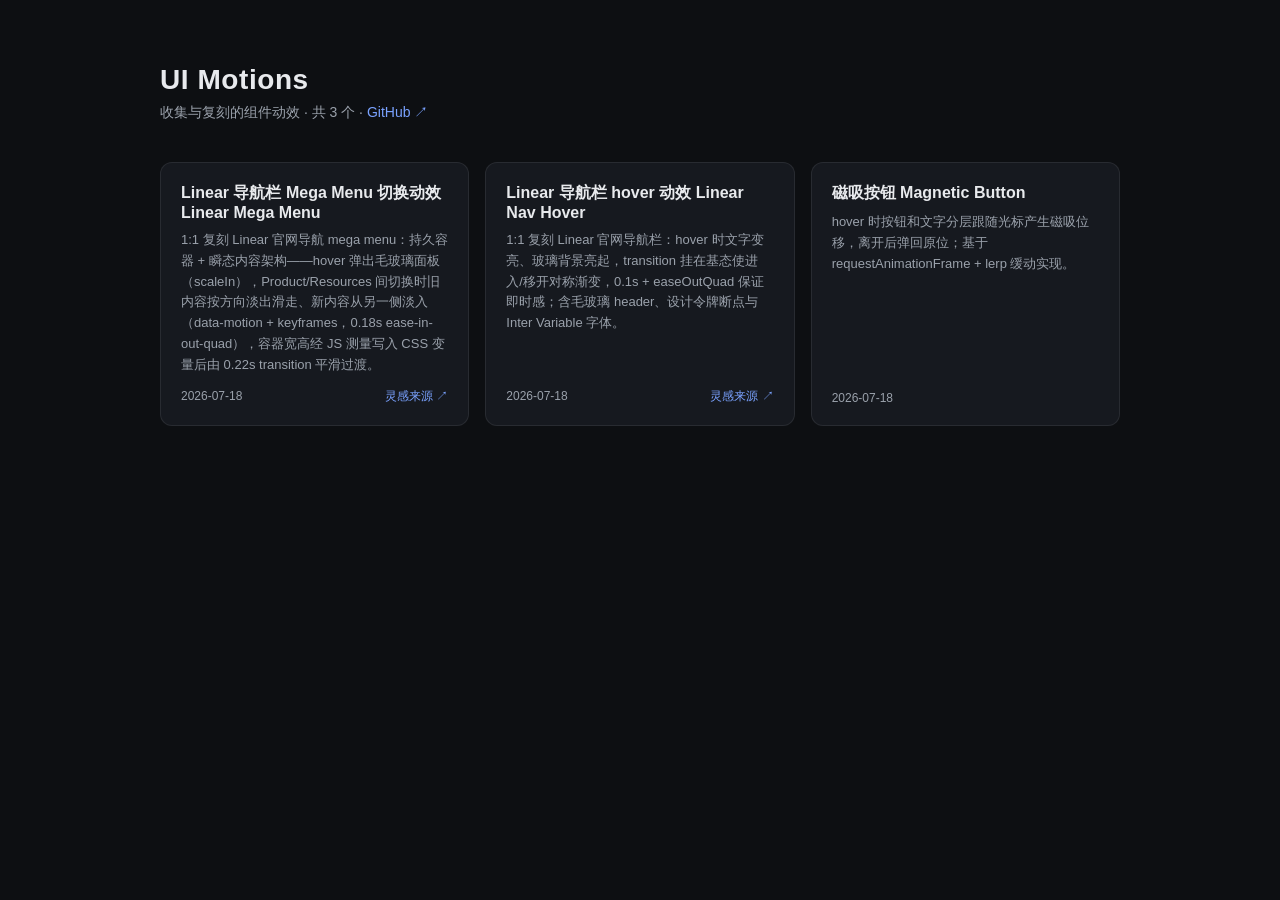
==== index.html @ 8bafcfe2 "chore: rebuild index" ====
<!doctype html>
<html lang="zh-CN">
<head>
<meta charset="utf-8">
<meta name="viewport" content="width=device-width, initial-scale=1">
<title>UI Motions</title>
<meta name="description" content="我收集与复刻的 UI 组件动效，每个动效都是一个自包含的 HTML 页面。">
<style>
  :root {
    --bg: #0d0f12;
    --card: #16191f;
    --card-hover: #1c2027;
    --border: rgba(255, 255, 255, 0.08);
    --fg: #e8eaed;
    --muted: #9aa1ab;
    --accent: #7aa2ff;
  }
  * { box-sizing: border-box; margin: 0; }
  body {
    background: var(--bg);
    color: var(--fg);
    font-family: -apple-system, BlinkMacSystemFont, "Segoe UI", "PingFang SC",
      "Hiragino Sans GB", "Microsoft YaHei", sans-serif;
    min-height: 100vh;
    padding: 64px 24px;
  }
  main { max-width: 960px; margin: 0 auto; }
  header.page { margin-bottom: 40px; }
  header.page h1 { font-size: 28px; letter-spacing: 0.02em; }
  header.page p { color: var(--muted); margin-top: 8px; font-size: 14px; }
  .grid {
    display: grid;
    grid-template-columns: repeat(auto-fill, minmax(280px, 1fr));
    gap: 16px;
  }
  .card {
    background: var(--card);
    border: 1px solid var(--border);
    border-radius: 12px;
    padding: 20px;
    display: flex;
    flex-direction: column;
    gap: 12px;
    transition: background 0.2s ease, transform 0.2s ease;
  }
  .card:hover { background: var(--card-hover); transform: translateY(-2px); }
  .card-link { text-decoration: none; color: inherit; flex: 1; }
  .card h2 { font-size: 16px; font-weight: 600; }
  .desc { color: var(--muted); font-size: 13px; line-height: 1.6; margin-top: 8px; }
  .card footer {
    display: flex;
    justify-content: space-between;
    align-items: center;
    font-size: 12px;
    color: var(--muted);
  }
  .source { color: var(--accent); text-decoration: none; }
  .source:hover { text-decoration: underline; }
  .empty { color: var(--muted); }
</style>
</head>
<body>
  <main>
    <header class="page">
      <h1>UI Motions</h1>
      <p>收集与复刻的组件动效 · 共 3 个 · <a class="source" href="https://github.com/yuanzhixiang/ui-motions">GitHub ↗</a></p>
    </header>
    <div class="grid">
      <article class="card">
        <a class="card-link" href="linear-mega-menu.html">
          <h2>Linear 导航栏 Mega Menu 切换动效 Linear Mega Menu</h2>
          <p class="desc">1:1 复刻 Linear 官网导航 mega menu：持久容器 + 瞬态内容架构——hover 弹出毛玻璃面板（scaleIn），Product/Resources 间切换时旧内容按方向淡出滑走、新内容从另一侧淡入（data-motion + keyframes，0.18s ease-in-out-quad），容器宽高经 JS 测量写入 CSS 变量后由 0.22s transition 平滑过渡。</p>
        </a>
        <footer>
          <time>2026-07-18</time>
          <a class="source" href="https://linear.app" target="_blank" rel="noopener">灵感来源 ↗</a>
        </footer>
      </article>
      <article class="card">
        <a class="card-link" href="linear-nav-hover.html">
          <h2>Linear 导航栏 hover 动效 Linear Nav Hover</h2>
          <p class="desc">1:1 复刻 Linear 官网导航栏：hover 时文字变亮、玻璃背景亮起，transition 挂在基态使进入/移开对称渐变，0.1s + easeOutQuad 保证即时感；含毛玻璃 header、设计令牌断点与 Inter Variable 字体。</p>
        </a>
        <footer>
          <time>2026-07-18</time>
          <a class="source" href="https://linear.app" target="_blank" rel="noopener">灵感来源 ↗</a>
        </footer>
      </article>
      <article class="card">
        <a class="card-link" href="magnetic-button.html">
          <h2>磁吸按钮 Magnetic Button</h2>
          <p class="desc">hover 时按钮和文字分层跟随光标产生磁吸位移，离开后弹回原位；基于 requestAnimationFrame + lerp 缓动实现。</p>
        </a>
        <footer>
          <time>2026-07-18</time>
          
        </footer>
      </article>
    </div>
  </main>
</body>
</html>
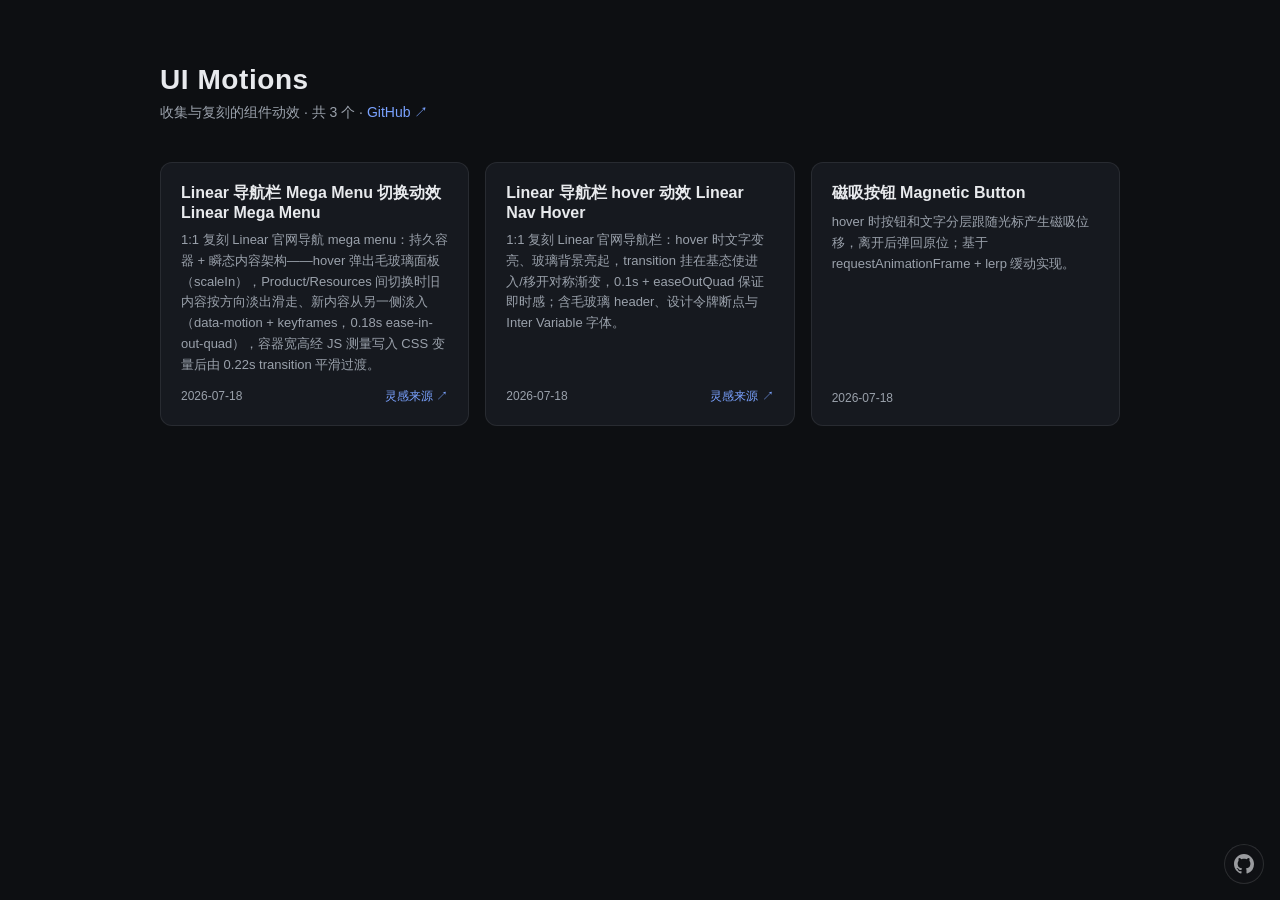
==== commit c2f70fef: "chore: rebuild index" ====
--- a/index.html
+++ b/index.html
@@ -98,5 +98,6 @@
       </article>
     </div>
   </main>
+<a id="ui-motions-source-link" href="https://github.com/yuanzhixiang/ui-motions" target="_blank" rel="noopener" aria-label="在 GitHub 查看源码" title="在 GitHub 查看源码" style="position:fixed;right:16px;bottom:16px;z-index:2147483647;display:flex;align-items:center;justify-content:center;width:40px;height:40px;border-radius:50%;background:rgba(20,22,26,.72);border:1px solid rgba(255,255,255,.18);backdrop-filter:blur(8px);-webkit-backdrop-filter:blur(8px);opacity:.65;transition:opacity .2s ease,transform .2s ease" onmouseover="this.style.opacity=1;this.style.transform='scale(1.08)'" onmouseout="this.style.opacity=.65;this.style.transform='scale(1)'"><svg width="20" height="20" viewBox="0 0 16 16" fill="#e8eaed" aria-hidden="true"><path d="M8 0C3.58 0 0 3.58 0 8c0 3.54 2.29 6.53 5.47 7.59.4.07.55-.17.55-.38 0-.19-.01-.82-.01-1.49-2.01.37-2.53-.49-2.69-.94-.09-.23-.48-.94-.82-1.13-.28-.15-.68-.52-.01-.53.63-.01 1.08.58 1.23.82.72 1.21 1.87.87 2.33.66.07-.52.28-.87.51-1.07-1.78-.2-3.64-.89-3.64-3.95 0-.87.31-1.59.82-2.15-.08-.2-.36-1.02.08-2.12 0 0 .67-.21 2.2.82.64-.18 1.32-.27 2-.27s1.36.09 2 .27c1.53-1.04 2.2-.82 2.2-.82.44 1.1.16 1.92.08 2.12.51.56.82 1.27.82 2.15 0 3.07-1.87 3.75-3.65 3.95.29.25.54.73.54 1.48 0 1.07-.01 1.93-.01 2.2 0 .21.15.46.55.38A8.01 8.01 0 0 0 16 8c0-4.42-3.58-8-8-8Z"/></svg></a>
 </body>
 </html>
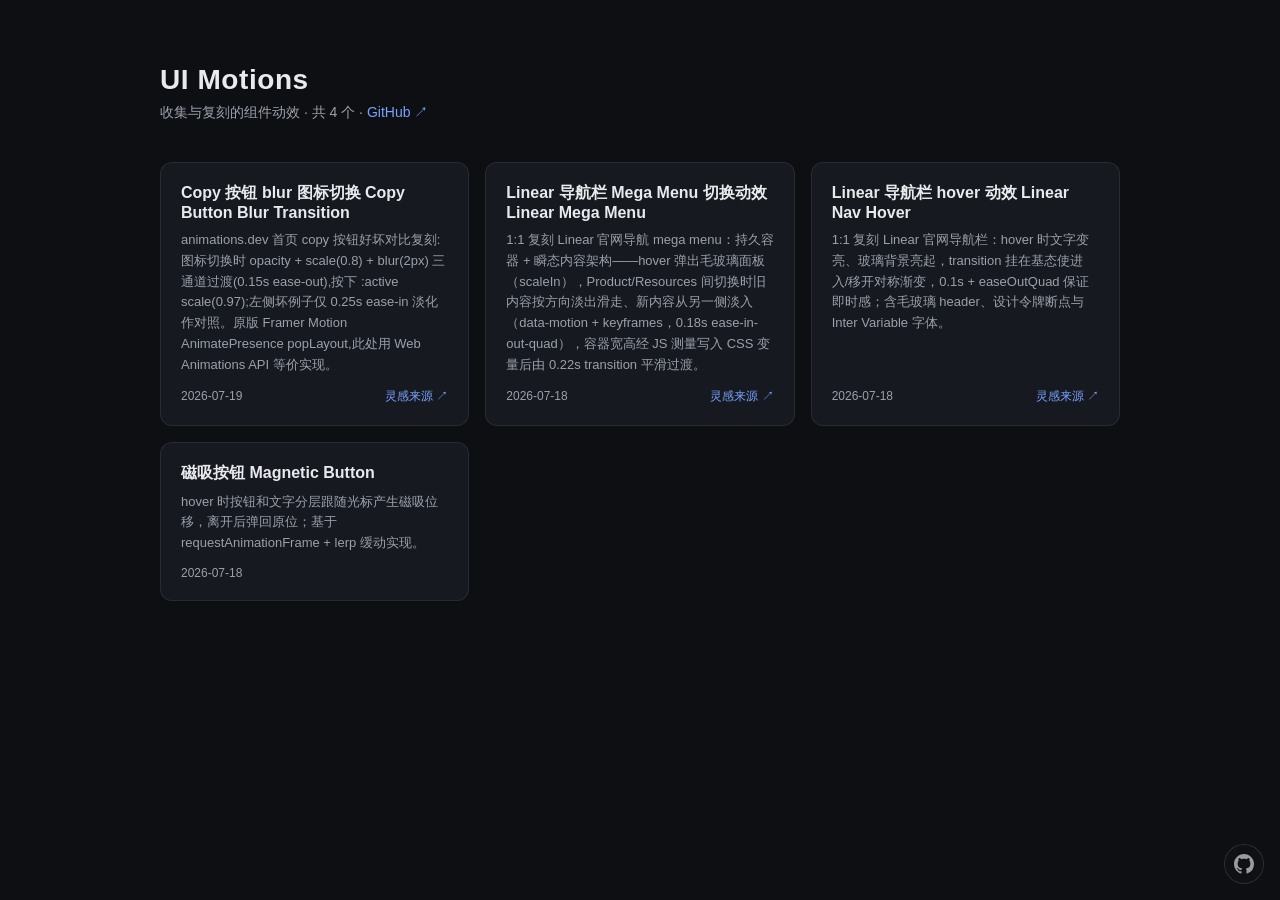
==== commit 97d90e4d: "chore: rebuild index" ====
--- a/index.html
+++ b/index.html
@@ -63,9 +63,19 @@
   <main>
     <header class="page">
       <h1>UI Motions</h1>
-      <p>收集与复刻的组件动效 · 共 3 个 · <a class="source" href="https://github.com/yuanzhixiang/ui-motions">GitHub ↗</a></p>
+      <p>收集与复刻的组件动效 · 共 4 个 · <a class="source" href="https://github.com/yuanzhixiang/ui-motions">GitHub ↗</a></p>
     </header>
     <div class="grid">
+      <article class="card">
+        <a class="card-link" href="copy-button-blur-transition.html">
+          <h2>Copy 按钮 blur 图标切换 Copy Button Blur Transition</h2>
+          <p class="desc">animations.dev 首页 copy 按钮好坏对比复刻:图标切换时 opacity + scale(0.8) + blur(2px) 三通道过渡(0.15s ease-out),按下 :active scale(0.97);左侧坏例子仅 0.25s ease-in 淡化作对照。原版 Framer Motion AnimatePresence popLayout,此处用 Web Animations API 等价实现。</p>
+        </a>
+        <footer>
+          <time>2026-07-19</time>
+          <a class="source" href="https://animations.dev/" target="_blank" rel="noopener">灵感来源 ↗</a>
+        </footer>
+      </article>
       <article class="card">
         <a class="card-link" href="linear-mega-menu.html">
           <h2>Linear 导航栏 Mega Menu 切换动效 Linear Mega Menu</h2>
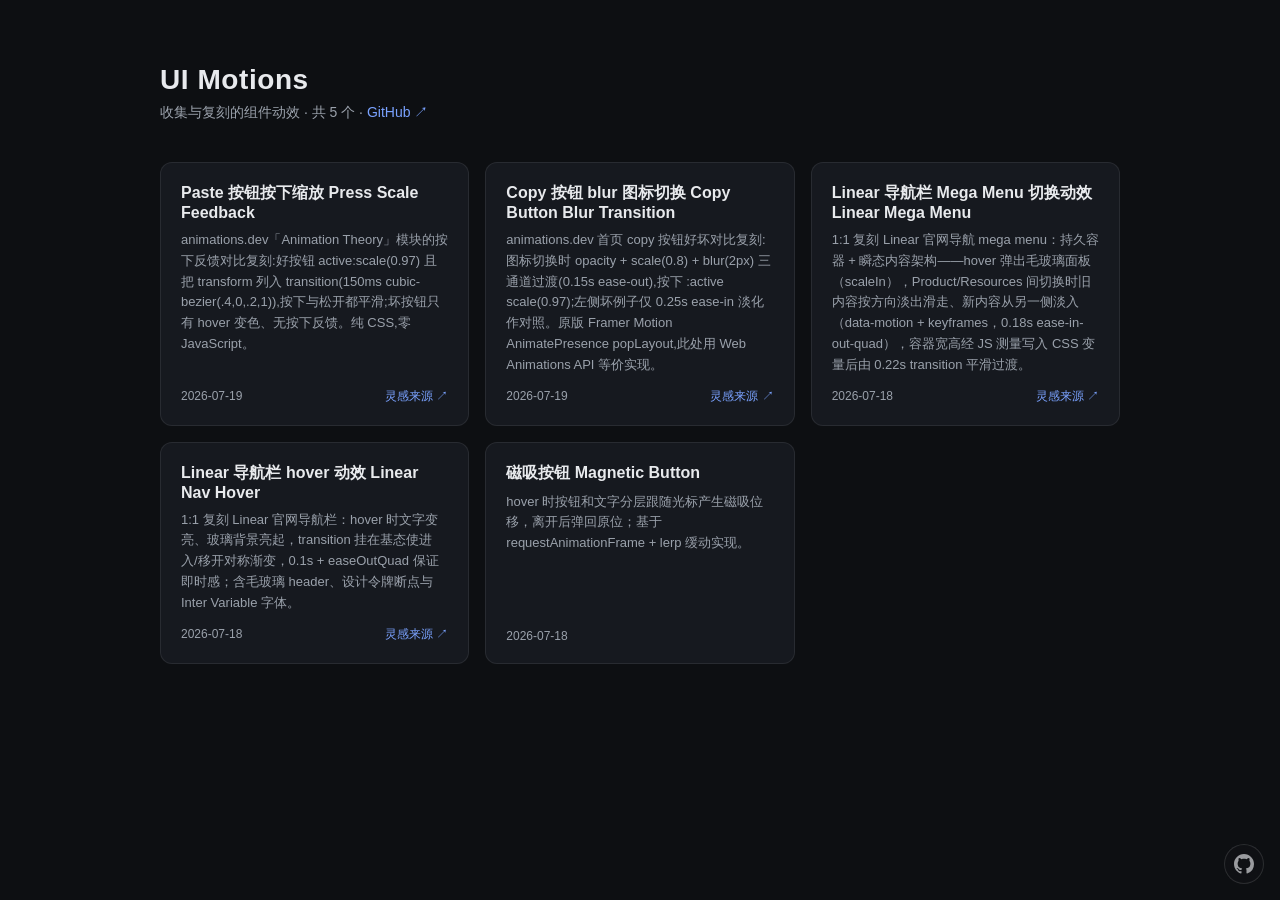
==== commit 3ce8fceb: "chore: rebuild index" ====
--- a/index.html
+++ b/index.html
@@ -63,9 +63,19 @@
   <main>
     <header class="page">
       <h1>UI Motions</h1>
-      <p>收集与复刻的组件动效 · 共 4 个 · <a class="source" href="https://github.com/yuanzhixiang/ui-motions">GitHub ↗</a></p>
+      <p>收集与复刻的组件动效 · 共 5 个 · <a class="source" href="https://github.com/yuanzhixiang/ui-motions">GitHub ↗</a></p>
     </header>
     <div class="grid">
+      <article class="card">
+        <a class="card-link" href="button-press-scale-feedback.html">
+          <h2>Paste 按钮按下缩放 Press Scale Feedback</h2>
+          <p class="desc">animations.dev「Animation Theory」模块的按下反馈对比复刻:好按钮 active:scale(0.97) 且把 transform 列入 transition(150ms cubic-bezier(.4,0,.2,1)),按下与松开都平滑;坏按钮只有 hover 变色、无按下反馈。纯 CSS,零 JavaScript。</p>
+        </a>
+        <footer>
+          <time>2026-07-19</time>
+          <a class="source" href="https://animations.dev/" target="_blank" rel="noopener">灵感来源 ↗</a>
+        </footer>
+      </article>
       <article class="card">
         <a class="card-link" href="copy-button-blur-transition.html">
           <h2>Copy 按钮 blur 图标切换 Copy Button Blur Transition</h2>
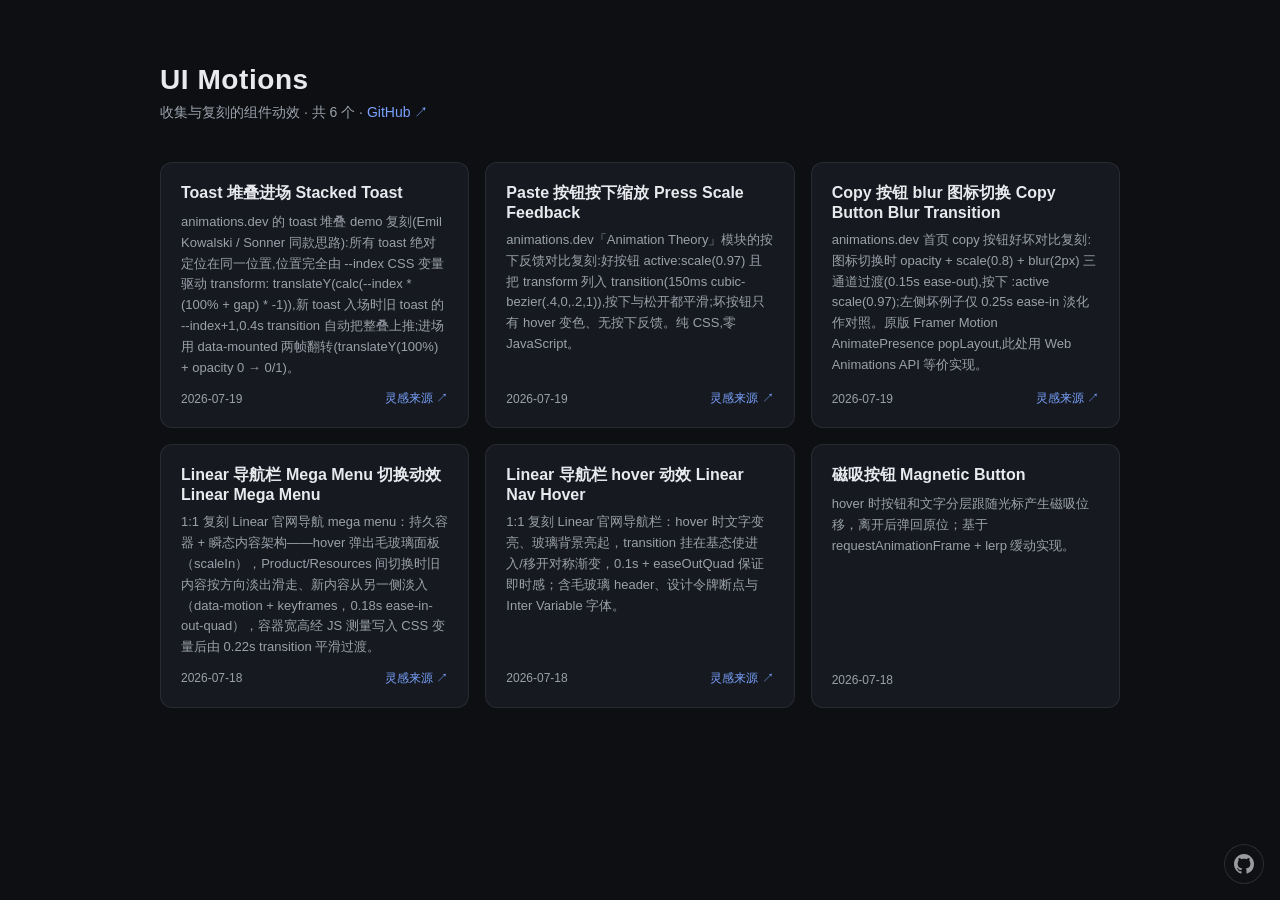
==== commit 7d9f29ac: "chore: rebuild index" ====
--- a/index.html
+++ b/index.html
@@ -63,9 +63,19 @@
   <main>
     <header class="page">
       <h1>UI Motions</h1>
-      <p>收集与复刻的组件动效 · 共 5 个 · <a class="source" href="https://github.com/yuanzhixiang/ui-motions">GitHub ↗</a></p>
+      <p>收集与复刻的组件动效 · 共 6 个 · <a class="source" href="https://github.com/yuanzhixiang/ui-motions">GitHub ↗</a></p>
     </header>
     <div class="grid">
+      <article class="card">
+        <a class="card-link" href="stacked-toast.html">
+          <h2>Toast 堆叠进场 Stacked Toast</h2>
+          <p class="desc">animations.dev 的 toast 堆叠 demo 复刻(Emil Kowalski / Sonner 同款思路):所有 toast 绝对定位在同一位置,位置完全由 --index CSS 变量驱动 transform: translateY(calc(--index * (100% + gap) * -1)),新 toast 入场时旧 toast 的 --index+1,0.4s transition 自动把整叠上推;进场用 data-mounted 两帧翻转(translateY(100%) + opacity 0 → 0/1)。</p>
+        </a>
+        <footer>
+          <time>2026-07-19</time>
+          <a class="source" href="https://animations.dev/" target="_blank" rel="noopener">灵感来源 ↗</a>
+        </footer>
+      </article>
       <article class="card">
         <a class="card-link" href="button-press-scale-feedback.html">
           <h2>Paste 按钮按下缩放 Press Scale Feedback</h2>
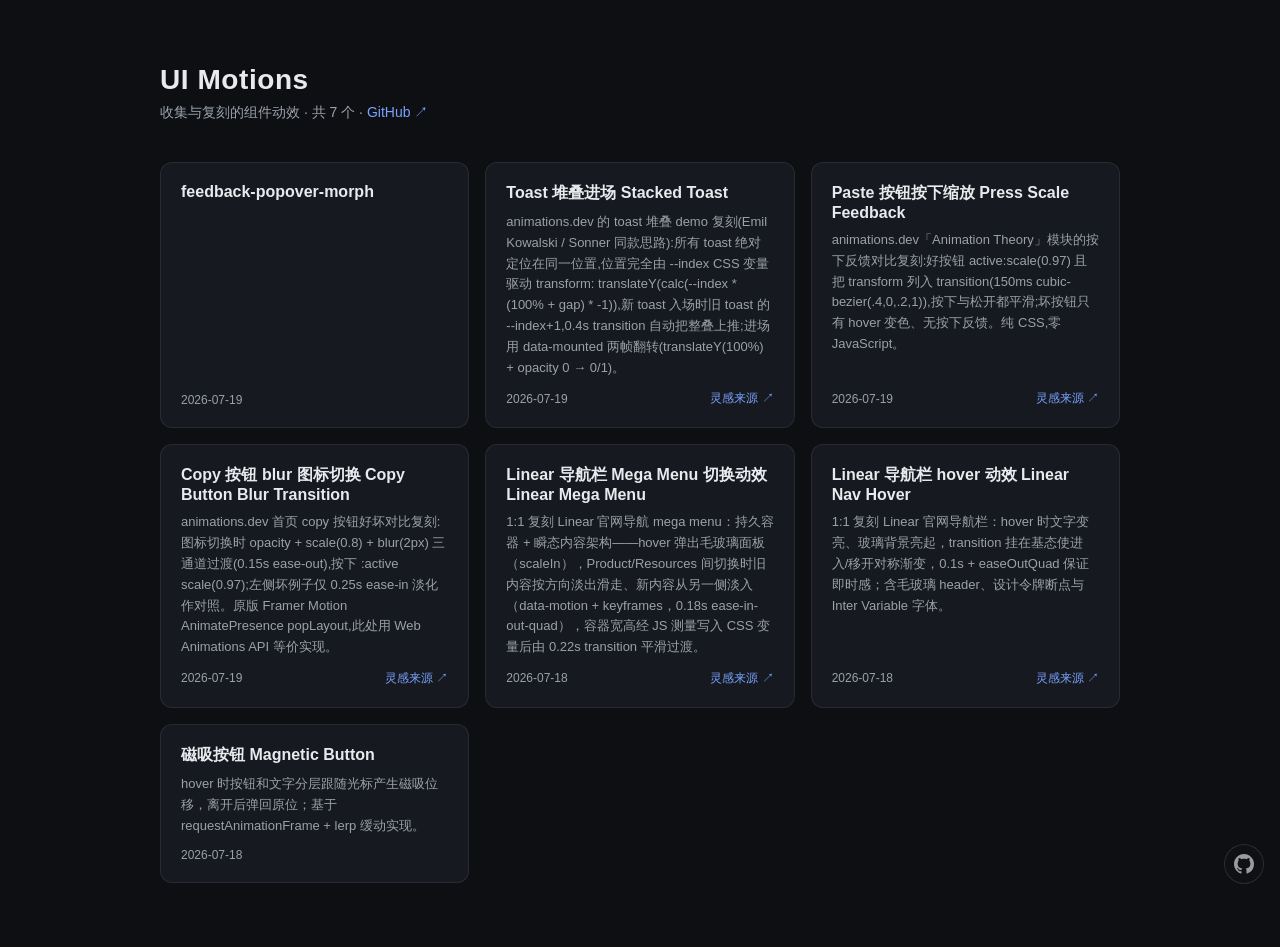
==== commit b3485392: "chore: rebuild index" ====
--- a/index.html
+++ b/index.html
@@ -63,9 +63,19 @@
   <main>
     <header class="page">
       <h1>UI Motions</h1>
-      <p>收集与复刻的组件动效 · 共 6 个 · <a class="source" href="https://github.com/yuanzhixiang/ui-motions">GitHub ↗</a></p>
+      <p>收集与复刻的组件动效 · 共 7 个 · <a class="source" href="https://github.com/yuanzhixiang/ui-motions">GitHub ↗</a></p>
     </header>
     <div class="grid">
+      <article class="card">
+        <a class="card-link" href="feedback-popover-morph.html">
+          <h2>feedback-popover-morph</h2>
+          
+        </a>
+        <footer>
+          <time>2026-07-19</time>
+          
+        </footer>
+      </article>
       <article class="card">
         <a class="card-link" href="stacked-toast.html">
           <h2>Toast 堆叠进场 Stacked Toast</h2>
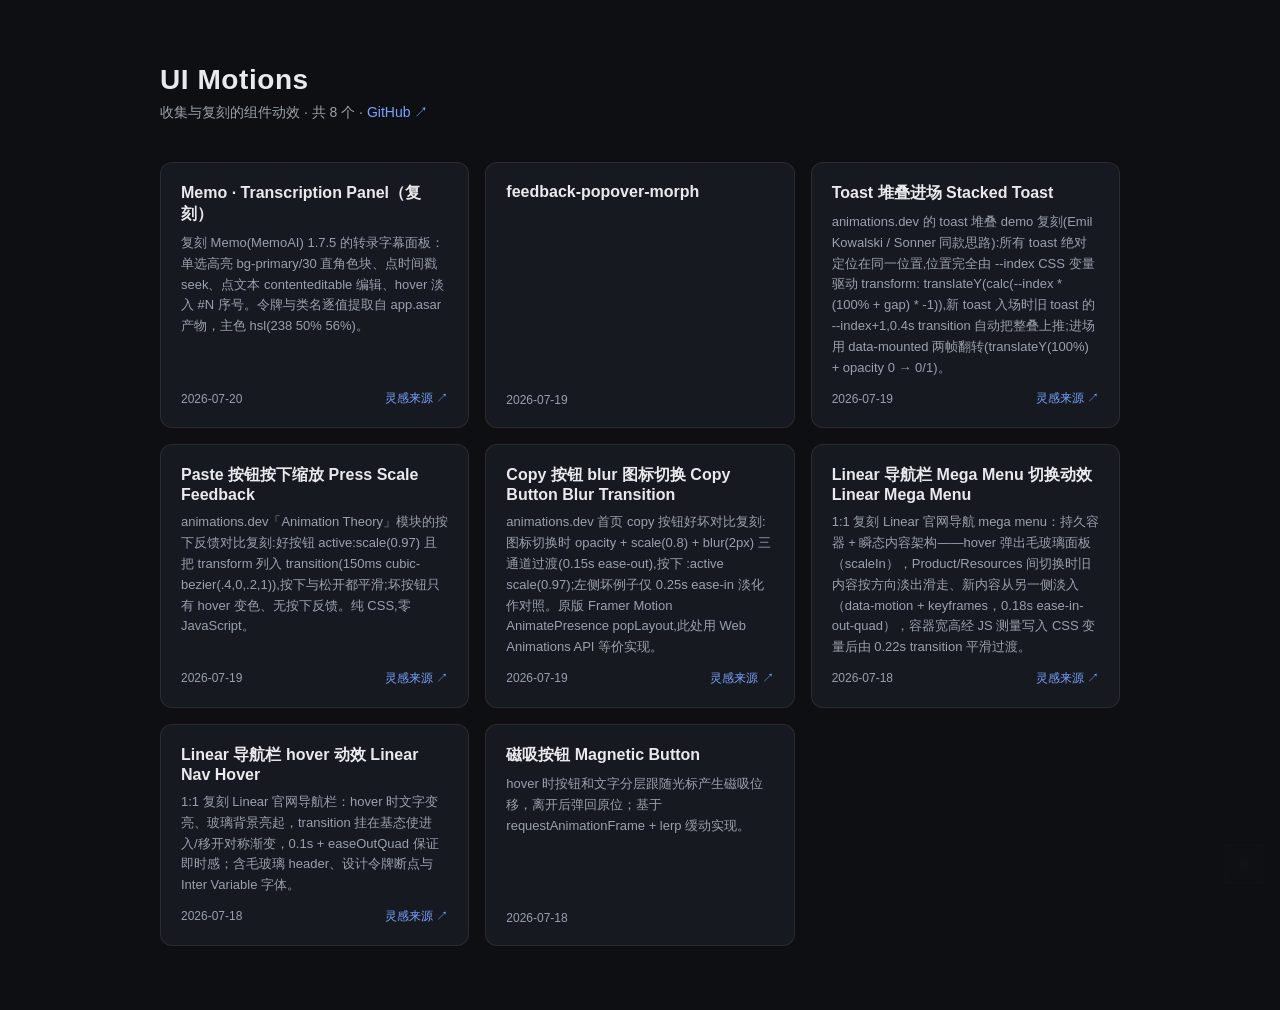
==== commit a1009d41: "chore: rebuild index" ====
--- a/index.html
+++ b/index.html
@@ -63,9 +63,19 @@
   <main>
     <header class="page">
       <h1>UI Motions</h1>
-      <p>收集与复刻的组件动效 · 共 7 个 · <a class="source" href="https://github.com/yuanzhixiang/ui-motions">GitHub ↗</a></p>
+      <p>收集与复刻的组件动效 · 共 8 个 · <a class="source" href="https://github.com/yuanzhixiang/ui-motions">GitHub ↗</a></p>
     </header>
     <div class="grid">
+      <article class="card">
+        <a class="card-link" href="memo-transcription-panel.html">
+          <h2>Memo · Transcription Panel（复刻）</h2>
+          <p class="desc">复刻 Memo(MemoAI) 1.7.5 的转录字幕面板：单选高亮 bg-primary/30 直角色块、点时间戳 seek、点文本 contenteditable 编辑、hover 淡入 #N 序号。令牌与类名逐值提取自 app.asar 产物，主色 hsl(238 50% 56%)。</p>
+        </a>
+        <footer>
+          <time>2026-07-20</time>
+          <a class="source" href="https://github.com/Makememo/MemoAI" target="_blank" rel="noopener">灵感来源 ↗</a>
+        </footer>
+      </article>
       <article class="card">
         <a class="card-link" href="feedback-popover-morph.html">
           <h2>feedback-popover-morph</h2>
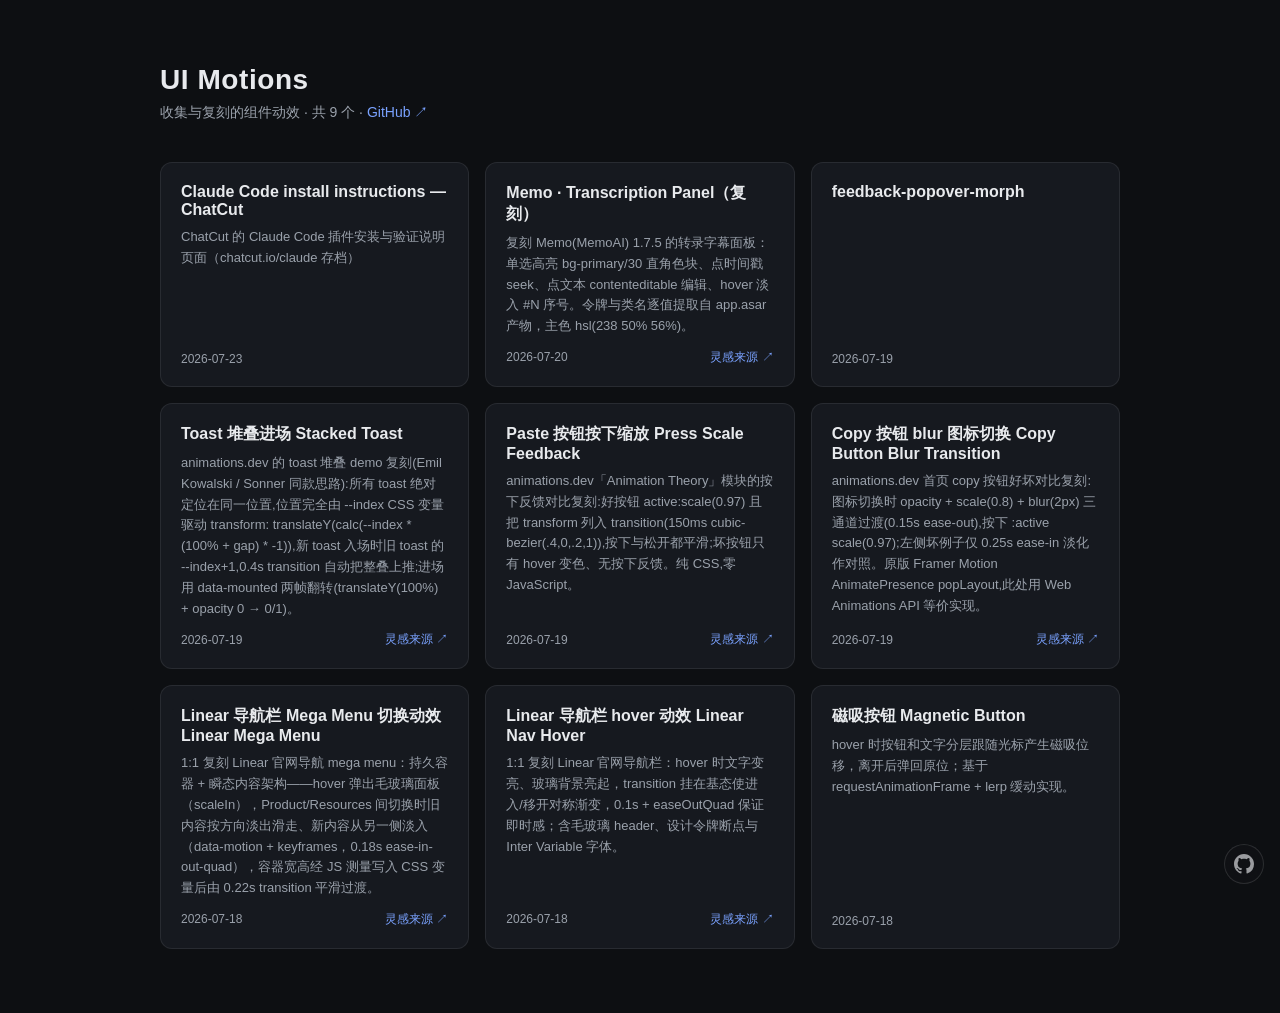
==== commit bbcde1e9: "chore: rebuild index" ====
--- a/index.html
+++ b/index.html
@@ -63,9 +63,19 @@
   <main>
     <header class="page">
       <h1>UI Motions</h1>
-      <p>收集与复刻的组件动效 · 共 8 个 · <a class="source" href="https://github.com/yuanzhixiang/ui-motions">GitHub ↗</a></p>
+      <p>收集与复刻的组件动效 · 共 9 个 · <a class="source" href="https://github.com/yuanzhixiang/ui-motions">GitHub ↗</a></p>
     </header>
     <div class="grid">
+      <article class="card">
+        <a class="card-link" href="chatcut-claude-code-install.html">
+          <h2>Claude Code install instructions — ChatCut</h2>
+          <p class="desc">ChatCut 的 Claude Code 插件安装与验证说明页面（chatcut.io/claude 存档）</p>
+        </a>
+        <footer>
+          <time>2026-07-23</time>
+          
+        </footer>
+      </article>
       <article class="card">
         <a class="card-link" href="memo-transcription-panel.html">
           <h2>Memo · Transcription Panel（复刻）</h2>
